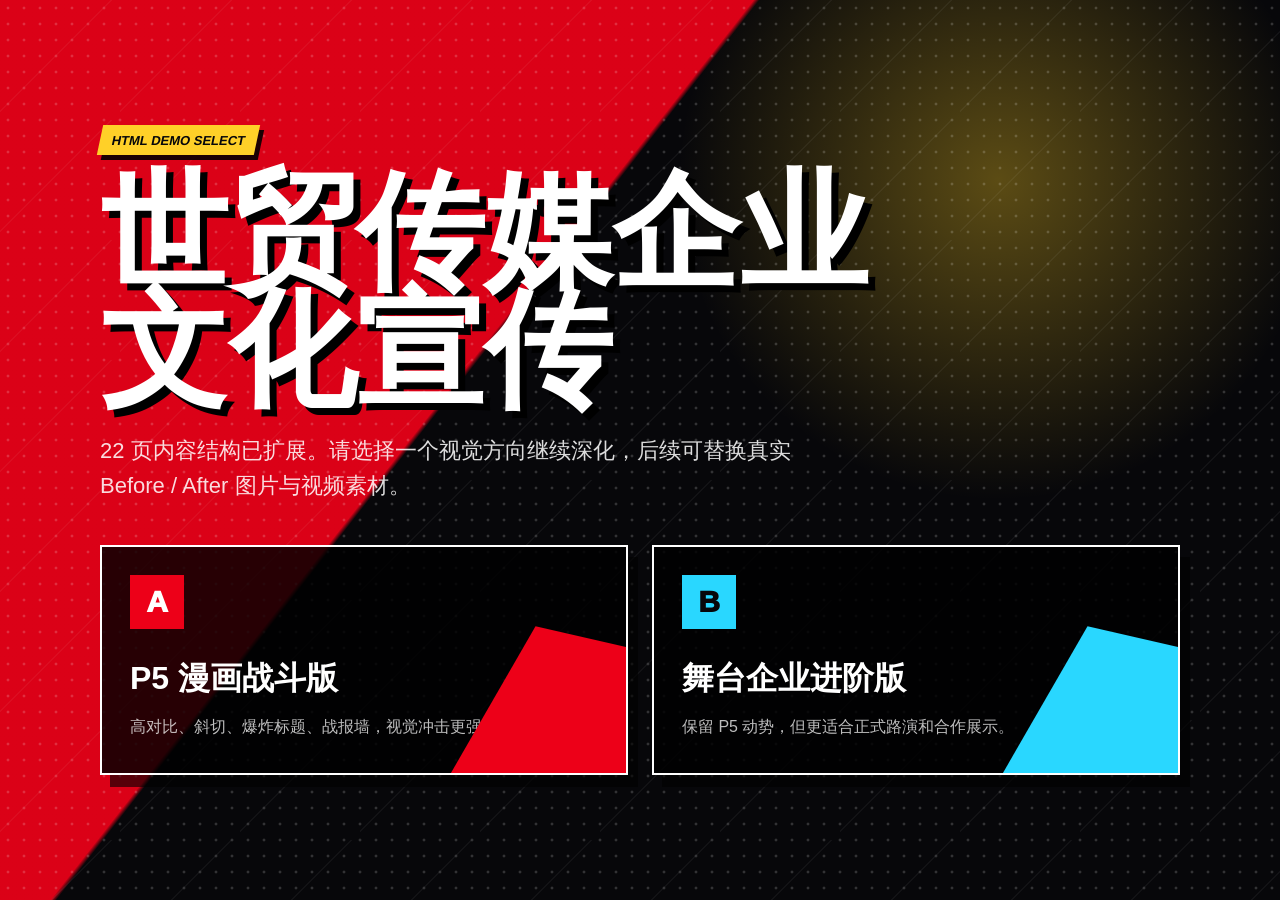
==== p5-html-demo/index.html @ 86c4eb57 "Deploy culture site" ====
<!doctype html>
<html lang="zh-CN">
<head>
  <meta charset="utf-8">
  <meta name="viewport" content="width=device-width, initial-scale=1">
  <title>世贸传媒企业文化宣传 HTML Demo</title>
  <link rel="stylesheet" href="./assets/style.css">
</head>
<body class="theme-index">
  <main class="choice-page">
    <div class="choice-bg" aria-hidden="true"></div>
    <section class="choice-hero">
      <p class="kicker">HTML DEMO SELECT</p>
      <h1>世贸传媒企业文化宣传</h1>
      <p class="choice-lead">22 页内容结构已扩展。请选择一个视觉方向继续深化，后续可替换真实 Before / After 图片与视频素材。</p>
      <div class="choice-grid">
        <a class="choice-card choice-battle" href="./demo-a-battle.html">
          <span class="choice-no">A</span>
          <strong>P5 漫画战斗版</strong>
          <em>高对比、斜切、爆炸标题、战报墙，视觉冲击更强。</em>
        </a>
        <a class="choice-card choice-stage" href="./demo-b-stage.html">
          <span class="choice-no">B</span>
          <strong>舞台企业进阶版</strong>
          <em>保留 P5 动势，但更适合正式路演和合作展示。</em>
        </a>
      </div>
    </section>
  </main>
</body>
</html>
---- p5-html-demo/assets/style.css ----
:root {
  --red: #ed0018;
  --red-dark: #a60012;
  --ink: #07070a;
  --paper: #fffaf2;
  --white: #ffffff;
  --yellow: #ffd028;
  --cyan: #29d7ff;
  --muted: #9da4ad;
  --line: rgba(255, 255, 255, 0.22);
  --shadow: 10px 12px 0 rgba(0, 0, 0, 0.6);
  font-family: "Microsoft YaHei", "PingFang SC", "Segoe UI", Arial, sans-serif;
}

* {
  box-sizing: border-box;
}

html,
body {
  min-height: 100%;
  margin: 0;
}

body {
  color: var(--white);
  background: var(--ink);
}

a {
  color: inherit;
  text-decoration: none;
}

button,
input {
  font: inherit;
}

.theme-index {
  overflow: hidden;
}

.choice-page {
  min-height: 100vh;
  display: grid;
  place-items: center;
  padding: 42px;
  position: relative;
  background:
    linear-gradient(128deg, rgba(237, 0, 24, 0.92) 0 38%, transparent 38.3%),
    radial-gradient(circle at 78% 20%, rgba(255, 208, 40, 0.34), transparent 26%),
    #07070a;
}

.choice-bg {
  position: absolute;
  inset: 0;
  opacity: 0.26;
  background-image:
    radial-gradient(circle, rgba(255, 255, 255, 0.68) 1px, transparent 1.8px),
    linear-gradient(135deg, transparent 0 46%, rgba(255, 255, 255, 0.18) 46% 47%, transparent 47% 100%);
  background-size: 16px 16px, 120px 120px;
  pointer-events: none;
}

.choice-hero {
  width: min(1080px, 92vw);
  position: relative;
  z-index: 1;
}

.kicker {
  display: inline-flex;
  align-items: center;
  min-height: 30px;
  padding: 6px 12px;
  margin: 0 0 18px;
  color: var(--ink);
  background: var(--yellow);
  font-weight: 900;
  font-size: 13px;
  letter-spacing: 0;
  transform: skew(-12deg);
  box-shadow: 5px 5px 0 rgba(0, 0, 0, 0.88);
}

.choice-hero h1 {
  margin: 0;
  font-size: clamp(56px, 10vw, 128px);
  line-height: 0.92;
  font-weight: 1000;
  max-width: 820px;
  text-shadow: 7px 7px 0 #000;
}

.choice-lead {
  width: min(760px, 100%);
  margin: 24px 0 42px;
  font-size: 22px;
  line-height: 1.6;
  color: rgba(255, 255, 255, 0.86);
}

.choice-grid {
  display: grid;
  grid-template-columns: repeat(2, minmax(0, 1fr));
  gap: 24px;
}

.choice-card {
  min-height: 230px;
  padding: 28px;
  position: relative;
  overflow: hidden;
  border: 2px solid var(--white);
  background: rgba(0, 0, 0, 0.82);
  box-shadow: var(--shadow);
  transition: transform 0.2s ease, background 0.2s ease;
}

.choice-card:hover {
  transform: translate(-5px, -5px);
}

.choice-card::before {
  content: "";
  position: absolute;
  inset: auto -30px -50px auto;
  width: 180px;
  height: 180px;
  background: var(--red);
  transform: skew(-20deg) rotate(12deg);
}

.choice-stage::before {
  background: var(--cyan);
}

.choice-no {
  display: grid;
  place-items: center;
  width: 54px;
  height: 54px;
  margin-bottom: 28px;
  background: var(--red);
  font-size: 30px;
  font-weight: 1000;
}

.choice-stage .choice-no {
  background: var(--cyan);
  color: var(--ink);
}

.choice-card strong {
  display: block;
  margin-bottom: 14px;
  font-size: 32px;
}

.choice-card em {
  display: block;
  max-width: 420px;
  color: rgba(255, 255, 255, 0.74);
  font-style: normal;
  line-height: 1.55;
}

.deck-body {
  height: 100vh;
  overflow: hidden;
  display: grid;
  place-items: center;
  background:
    radial-gradient(circle at 12% 18%, rgba(237, 0, 24, 0.36), transparent 25%),
    radial-gradient(circle at 88% 80%, rgba(41, 215, 255, 0.18), transparent 22%),
    var(--ink);
}

.theme-stage {
  --red: #d7192a;
  --yellow: #f7c948;
  --cyan: #3dd6d0;
  --shadow: 0 24px 70px rgba(0, 0, 0, 0.38);
  background:
    radial-gradient(circle at 74% 18%, rgba(61, 214, 208, 0.14), transparent 28%),
    linear-gradient(140deg, #0c0e13, #181920 62%, #101014);
}

.deck-shell {
  width: min(100vw, calc(100vh * 16 / 9));
  max-width: 1400px;
  padding: 18px;
}

.slide-frame {
  position: relative;
  aspect-ratio: 16 / 9;
  overflow: hidden;
  background: #111;
  border: 2px solid rgba(255, 255, 255, 0.2);
  box-shadow: 0 20px 70px rgba(0, 0, 0, 0.72);
}

.transition-fx,
.opening-glitch {
  position: absolute;
  inset: 0;
  z-index: 20;
  pointer-events: none;
  opacity: 0;
}

.transition-fx span,
.opening-glitch span {
  position: absolute;
  inset: 0;
  opacity: 0;
}

.fx-black {
  background: #000;
}

.fx-white {
  background: #fff;
  mix-blend-mode: screen;
}

.fx-red {
  background: var(--red);
  clip-path: polygon(0 0, 100% 0, 74% 100%, 0 100%);
  transform: translateX(-112%) skewX(-14deg);
}

.fx-scan {
  background:
    repeating-linear-gradient(0deg, rgba(255, 255, 255, 0.2) 0 1px, transparent 1px 6px),
    repeating-linear-gradient(90deg, rgba(41, 215, 255, 0.18) 0 2px, transparent 2px 18px);
  mix-blend-mode: screen;
}

.deck-shell.is-transitioning .slide-frame {
  animation: transitionFrameJolt 0.72s steps(2, end) both;
}

.deck-shell.fx-back .slide-frame {
  animation-name: transitionFrameJoltBack;
}

.deck-shell.is-transitioning .transition-fx {
  opacity: 1;
}

.deck-shell.is-transitioning .fx-red {
  animation: fxRedSlash 0.72s cubic-bezier(0.18, 0.86, 0.22, 1) both;
}

.deck-shell.fx-back .fx-red {
  animation-name: fxRedSlashBack;
}

.deck-shell.is-transitioning .fx-scan {
  animation: fxScanline 0.72s steps(5, end) both;
}

.deck-shell.fx-shake .fx-white {
  animation: fxWhiteShock 0.72s steps(1, end) both;
}

.deck-shell.fx-blackout .fx-black {
  animation: fxBlackout 0.72s steps(1, end) both;
}

.deck-shell.fx-horror .fx-white {
  animation: fxHorrorFlash 0.72s steps(1, end) both;
}

.opening-glitch {
  display: grid;
  place-items: center;
  background:
    repeating-linear-gradient(0deg, rgba(255, 255, 255, 0.15) 0 1px, transparent 1px 5px),
    #000;
}

.opening-glitch::before,
.opening-glitch::after {
  content: "";
  position: absolute;
  inset: 0;
  opacity: 0;
  pointer-events: none;
}

.opening-glitch::before {
  background:
    linear-gradient(90deg, transparent 0 14%, rgba(237, 0, 24, 0.86) 14% 18%, transparent 18% 100%),
    linear-gradient(104deg, rgba(255, 255, 255, 0.16) 0 1px, transparent 1px 100%);
  background-size: 100% 100%, 38px 38px;
  mix-blend-mode: screen;
}

.opening-glitch::after {
  background: #fff;
  mix-blend-mode: screen;
}

.opening-glitch span:nth-child(1) {
  height: 20%;
  top: 8%;
  background: var(--red);
  transform: translateX(-110%) skewX(-12deg);
}

.opening-glitch span:nth-child(2) {
  height: 14%;
  top: 42%;
  background: var(--cyan);
  transform: translateX(110%) skewX(14deg);
  mix-blend-mode: screen;
}

.opening-glitch span:nth-child(3) {
  height: 8%;
  top: 68%;
  background: var(--white);
  transform: translateX(-110%) skewX(-18deg);
}

.opening-glitch b {
  position: relative;
  z-index: 2;
  color: #fff;
  font-size: clamp(36px, 8vw, 104px);
  font-weight: 1000;
  text-shadow:
    6px 0 0 rgba(237, 0, 24, 0.82),
    -6px 0 0 rgba(41, 215, 255, 0.72),
    8px 8px 0 #000;
  transform: skewX(-8deg);
  opacity: 0;
}

.deck-shell.is-opening .opening-glitch {
  opacity: 1;
  animation: openingGate 1.22s steps(1, end) both;
}

.deck-shell.is-opening .opening-glitch::before {
  animation: openingNoise 1.22s steps(5, end) both;
}

.deck-shell.is-opening .opening-glitch::after {
  animation: openingWhiteCut 1.22s steps(1, end) both;
}

.deck-shell.is-opening .opening-glitch span:nth-child(1) {
  animation: openingSliceLeft 1.02s cubic-bezier(0.18, 0.86, 0.22, 1) both;
}

.deck-shell.is-opening .opening-glitch span:nth-child(2) {
  animation: openingSliceRight 1.05s cubic-bezier(0.18, 0.86, 0.22, 1) 0.06s both;
}

.deck-shell.is-opening .opening-glitch span:nth-child(3) {
  animation: openingSliceLeft 0.92s cubic-bezier(0.18, 0.86, 0.22, 1) 0.16s both;
}

.deck-shell.is-opening .opening-glitch b {
  animation: openingLogoGlitch 1.22s steps(2, end) both;
}

.slide {
  position: absolute;
  inset: 0;
  display: none;
  overflow: hidden;
  padding: 58px 72px;
  background:
    radial-gradient(circle, rgba(255, 255, 255, 0.18) 1px, transparent 1.8px) 0 0 / 18px 18px,
    linear-gradient(125deg, rgba(237, 0, 24, 0.92) 0 25%, transparent 25.2% 100%),
    #09090d;
}

.slide::before {
  content: "";
  position: absolute;
  inset: -18%;
  z-index: 0;
  pointer-events: none;
  opacity: 0.72;
  background-image:
    radial-gradient(circle, rgba(255, 255, 255, 0.26) 1px, transparent 1.9px),
    radial-gradient(circle, rgba(237, 0, 24, 0.22) 1px, transparent 2.2px),
    radial-gradient(circle, rgba(255, 208, 40, 0.14) 1px, transparent 2px);
  background-size: 18px 18px, 46px 46px, 86px 86px;
  background-position: 0 0, 12px 18px, 36px 10px;
  mix-blend-mode: screen;
  animation: particleDrift 18s linear infinite;
}

@keyframes particleDrift {
  from {
    transform: translate3d(0, 0, 0);
  }
  to {
    transform: translate3d(72px, -54px, 0);
  }
}

.slide.active,
.slide.is-leaving {
  display: block;
  visibility: visible;
}

.theme-stage .slide {
  background:
    linear-gradient(90deg, rgba(215, 25, 42, 0.62) 0 8px, transparent 8px 100%),
    linear-gradient(126deg, rgba(215, 25, 42, 0.18) 0 22%, transparent 22.2% 100%),
    radial-gradient(circle at 78% 30%, rgba(61, 214, 208, 0.16), transparent 32%),
    #101116;
}

.theme-stage .slide-cover {
  background:
    linear-gradient(90deg, rgba(215, 25, 42, 0.82) 0 10px, transparent 10px 100%),
    radial-gradient(circle at 76% 32%, rgba(61, 214, 208, 0.20), transparent 30%),
    linear-gradient(135deg, rgba(255, 255, 255, 0.08) 0 1px, transparent 1px 100%) 0 0 / 44px 44px,
    #101116;
}

.slide::after {
  content: "";
  position: absolute;
  inset: auto -10% -22% 55%;
  z-index: 0;
  height: 42%;
  background: var(--red);
  transform: rotate(-11deg);
  opacity: 0.92;
  pointer-events: none;
}

.theme-stage .slide::after {
  opacity: 0.28;
}

.theme-stage .slide-cover::after {
  opacity: 0.16;
}

.slide.active {
  z-index: 2;
  pointer-events: auto;
  animation: pageEnterForward 0.62s cubic-bezier(0.18, 0.86, 0.22, 1) both;
}

.deck-shell.is-back .slide.active {
  animation-name: pageEnterBack;
}

.slide.is-leaving {
  z-index: 1;
  pointer-events: none;
  animation: pageLeaveForward 0.62s cubic-bezier(0.56, 0, 0.22, 1) both;
}

.deck-shell.is-back .slide.is-leaving {
  animation-name: pageLeaveBack;
}

.slide.active > .kicker,
.slide.active h1,
.slide.active .lead,
.slide.active .toc-list,
.slide.active .proof-list,
.slide.active .value-grid,
.slide.active .compare-card,
.slide.active .slash-gallery,
.slide.active .mini-compare-grid,
.slide.active .evidence-grid,
.slide.active .phone-video,
.slide.active .video-grid,
.slide.active .mosaic,
.slide.active .result-lanes,
.slide.active .case-grid,
.slide.active .future-track {
  animation: contentSnap 0.66s cubic-bezier(0.18, 0.86, 0.22, 1) backwards;
}

@keyframes pageEnterForward {
  from {
    opacity: 0;
    transform: translateX(10%) skewX(-5deg) scale(0.985);
    clip-path: polygon(18% 0, 100% 0, 100% 100%, 0 100%);
  }
  to {
    opacity: 1;
    transform: translateX(0) skewX(0);
    clip-path: polygon(0 0, 100% 0, 100% 100%, 0 100%);
  }
}

@keyframes pageEnterBack {
  from {
    opacity: 0;
    transform: translateX(-10%) skewX(5deg) scale(0.985);
    clip-path: polygon(0 0, 82% 0, 100% 100%, 0 100%);
  }
  to {
    opacity: 1;
    transform: translateX(0) skewX(0);
    clip-path: polygon(0 0, 100% 0, 100% 100%, 0 100%);
  }
}

@keyframes pageLeaveForward {
  from {
    opacity: 1;
    transform: translateX(0) skewX(0);
    filter: none;
  }
  to {
    opacity: 0;
    transform: translateX(-7%) skewX(-4deg) scale(0.985);
    filter: blur(6px) brightness(0.65);
  }
}

@keyframes pageLeaveBack {
  from {
    opacity: 1;
    transform: translateX(0) skewX(0);
    filter: none;
  }
  to {
    opacity: 0;
    transform: translateX(7%) skewX(4deg) scale(0.985);
    filter: blur(6px) brightness(0.65);
  }
}

@keyframes contentSnap {
  from {
    opacity: 0;
    transform: translate(calc(var(--edit-block-x, 0px) + 34px), var(--edit-block-y, 0px)) skewX(-3deg);
  }
  to {
    opacity: 1;
    transform: translate(var(--edit-block-x, 0px), var(--edit-block-y, 0px)) skewX(0);
  }
}

@keyframes transitionFrameJolt {
  0%,
  100% {
    transform: translate3d(0, 0, 0);
    filter: none;
  }
  12% {
    transform: translate3d(-14px, 0, 0) skewX(-1.8deg);
    filter: contrast(1.24) brightness(1.08);
  }
  21% {
    transform: translate3d(18px, -2px, 0) skewX(2.2deg);
  }
  32% {
    transform: translate3d(-8px, 2px, 0) skewX(-0.8deg);
  }
  46% {
    transform: translate3d(5px, 0, 0);
  }
}

@keyframes transitionFrameJoltBack {
  0%,
  100% {
    transform: translate3d(0, 0, 0);
    filter: none;
  }
  12% {
    transform: translate3d(14px, 0, 0) skewX(1.8deg);
    filter: contrast(1.24) brightness(1.08);
  }
  21% {
    transform: translate3d(-18px, -2px, 0) skewX(-2.2deg);
  }
  32% {
    transform: translate3d(8px, 2px, 0) skewX(0.8deg);
  }
  46% {
    transform: translate3d(-5px, 0, 0);
  }
}

@keyframes fxRedSlash {
  0% {
    opacity: 0;
    transform: translateX(-112%) skewX(-14deg);
  }
  18% {
    opacity: 0.88;
  }
  58% {
    opacity: 0.62;
    transform: translateX(118%) skewX(-14deg);
  }
  100% {
    opacity: 0;
    transform: translateX(118%) skewX(-14deg);
  }
}

@keyframes fxRedSlashBack {
  0% {
    opacity: 0;
    transform: translateX(112%) skewX(14deg);
  }
  18% {
    opacity: 0.88;
  }
  58% {
    opacity: 0.62;
    transform: translateX(-118%) skewX(14deg);
  }
  100% {
    opacity: 0;
    transform: translateX(-118%) skewX(14deg);
  }
}

@keyframes fxScanline {
  0%,
  100% {
    opacity: 0;
    transform: translateY(0);
  }
  14%,
  42% {
    opacity: 0.48;
    transform: translateY(-16px);
  }
  62% {
    opacity: 0.22;
    transform: translateY(20px);
  }
}

@keyframes fxWhiteShock {
  0%,
  21%,
  45%,
  100% {
    opacity: 0;
  }
  12% {
    opacity: 0.72;
  }
  34% {
    opacity: 0.18;
  }
}

@keyframes fxBlackout {
  0%,
  18%,
  44%,
  100% {
    opacity: 0;
  }
  24%,
  36% {
    opacity: 0.88;
  }
}

@keyframes fxHorrorFlash {
  0%,
  13%,
  37%,
  56%,
  100% {
    opacity: 0;
  }
  18% {
    opacity: 0.52;
  }
  43% {
    opacity: 0.24;
  }
}

@keyframes openingGate {
  0%,
  92% {
    opacity: 1;
  }
  100% {
    opacity: 0;
  }
}

@keyframes openingNoise {
  0%,
  16%,
  48%,
  72% {
    opacity: 0.42;
    transform: translateX(-10px);
  }
  28%,
  60% {
    opacity: 0.76;
    transform: translateX(12px);
  }
  100% {
    opacity: 0;
  }
}

@keyframes openingWhiteCut {
  0%,
  58%,
  68%,
  100% {
    opacity: 0;
  }
  62% {
    opacity: 0.84;
  }
}

@keyframes openingSliceLeft {
  0% {
    opacity: 0;
    transform: translateX(-110%) skewX(-12deg);
  }
  20%,
  56% {
    opacity: 0.92;
  }
  78% {
    opacity: 0.5;
    transform: translateX(112%) skewX(-12deg);
  }
  100% {
    opacity: 0;
    transform: translateX(112%) skewX(-12deg);
  }
}

@keyframes openingSliceRight {
  0% {
    opacity: 0;
    transform: translateX(110%) skewX(14deg);
  }
  18%,
  56% {
    opacity: 0.86;
  }
  78% {
    opacity: 0.4;
    transform: translateX(-112%) skewX(14deg);
  }
  100% {
    opacity: 0;
    transform: translateX(-112%) skewX(14deg);
  }
}

@keyframes openingLogoGlitch {
  0%,
  10%,
  84%,
  100% {
    opacity: 0;
    transform: translate3d(0, 0, 0) skewX(-8deg);
  }
  16%,
  30%,
  52% {
    opacity: 1;
    transform: translate3d(-8px, 0, 0) skewX(-12deg);
  }
  24%,
  44%,
  66% {
    opacity: 1;
    transform: translate3d(8px, -2px, 0) skewX(8deg);
  }
}

.slide > * {
  position: relative;
  z-index: 1;
}

.slide-meta {
  position: absolute;
  top: 24px;
  right: 32px;
  display: flex;
  align-items: center;
  gap: 12px;
  color: rgba(255, 255, 255, 0.78);
  font-weight: 900;
  z-index: 4;
}

.slide-meta span {
  display: grid;
  place-items: center;
  width: 44px;
  height: 34px;
  background: var(--white);
  color: var(--ink);
  transform: skew(-12deg);
}

h1,
h2,
p {
  margin-top: 0;
}

.slide h1 {
  max-width: 900px;
  margin-bottom: 18px;
  font-size: clamp(calc(42px * var(--edit-title-scale, 1)), calc(5.2vw * var(--edit-title-scale, 1)), calc(78px * var(--edit-title-scale, 1)));
  line-height: 1.02;
  font-weight: 1000;
  text-shadow: 5px 5px 0 #000;
}

.cover-copy,
.slide-toc > .title-stack,
.slide-statement .statement-grid > div:first-child,
.manifesto-wrap,
.vision-copy,
.slide-values > h1,
.slide-section > h1,
.compare-copy,
.gallery-copy,
.wide-copy,
.evidence-copy,
.video-copy,
.results-copy,
.slide-future > h1,
.slide-end > h1,
.slide-end .end-scene {
  transform: translate(var(--edit-block-x, 0px), var(--edit-block-y, 0px));
}

.title-stack {
  display: flex;
  flex-direction: column;
  align-items: flex-start;
  gap: 0;
  max-width: 980px;
}

.title-line {
  display: block;
  line-height: 0.92;
  white-space: nowrap;
}

.title-line.is-major {
  font-size: clamp(calc(48px * var(--edit-title-scale, 1)), calc(5.25vw * var(--edit-title-scale, 1)), calc(82px * var(--edit-title-scale, 1)));
}

.title-line.is-minor {
  font-size: clamp(calc(36px * var(--edit-title-scale, 1)), calc(4.1vw * var(--edit-title-scale, 1)), calc(62px * var(--edit-title-scale, 1)));
}

.title-line.is-small {
  font-size: clamp(calc(30px * var(--edit-title-scale, 1)), calc(3.35vw * var(--edit-title-scale, 1)), calc(52px * var(--edit-title-scale, 1)));
  line-height: 1.02;
}

.title-line.is-indent {
  margin-left: clamp(28px, 4vw, 72px);
}

.title-line.is-marked {
  color: var(--yellow);
}

.theme-stage .slide h1 {
  text-shadow: none;
}

.theme-stage .kicker {
  color: var(--white);
  background: rgba(61, 214, 208, 0.18);
  border: 1px solid rgba(61, 214, 208, 0.72);
  box-shadow: none;
  transform: none;
}

.theme-stage .cover-copy {
  max-width: 760px;
  padding-left: 32px;
  border-left: 8px solid var(--red);
}

.theme-stage .cover-copy h1 {
  font-size: clamp(calc(76px * var(--edit-title-scale, 1)), calc(10vw * var(--edit-title-scale, 1)), calc(136px * var(--edit-title-scale, 1)));
  letter-spacing: 0;
}

.theme-stage .cover-copy .lead {
  color: var(--white);
  background: rgba(255, 255, 255, 0.10);
  border: 1px solid rgba(255, 255, 255, 0.18);
  transform: none;
}

.theme-stage .chip-row span,
.theme-stage .point-stack span {
  color: var(--white);
  background: rgba(255, 255, 255, 0.08);
  border: 1px solid rgba(255, 255, 255, 0.20);
  transform: none;
}

.theme-stage .slide-meta span {
  color: var(--white);
  background: var(--red);
  transform: none;
}

.lead {
  max-width: 680px;
  color: rgba(255, 255, 255, 0.8);
  font-size: clamp(calc(17px * var(--edit-lead-scale, 1)), calc(1.5vw * var(--edit-lead-scale, 1)), calc(24px * var(--edit-lead-scale, 1)));
  line-height: 1.56;
}

.chip-row {
  display: flex;
  flex-wrap: wrap;
  gap: 12px;
}

.chip-row span,
.point-stack span {
  display: inline-flex;
  align-items: center;
  min-height: 34px;
  padding: 7px 13px;
  color: var(--ink);
  background: var(--white);
  font-weight: 900;
  transform: skew(-10deg);
}

.slide-cover {
  padding-top: 120px;
}

.cover-mark,
.end-mark {
  position: absolute;
  right: 58px;
  bottom: 38px;
  font-size: 240px;
  line-height: 0.8;
  font-weight: 1000;
  color: rgba(255, 255, 255, 0.08);
  z-index: 0;
}

.cover-copy h1 {
  font-size: clamp(calc(78px * var(--edit-title-scale, 1)), calc(12vw * var(--edit-title-scale, 1)), calc(158px * var(--edit-title-scale, 1)));
  margin-bottom: 16px;
}

.cover-copy .lead {
  display: inline-block;
  max-width: none;
  padding: 12px 18px;
  background: var(--white);
  color: var(--ink);
  font-size: clamp(calc(28px * var(--edit-lead-scale, 1)), calc(3.5vw * var(--edit-lead-scale, 1)), calc(48px * var(--edit-lead-scale, 1)));
  font-weight: 1000;
  transform: rotate(-2deg) skew(-8deg);
}

.slide-cover .chip-row {
  position: absolute;
  left: 72px;
  bottom: 54px;
  max-width: 720px;
}

.toc-list {
  display: grid;
  grid-template-columns: repeat(2, minmax(0, 1fr));
  gap: 18px;
  margin-top: 42px;
  max-width: 920px;
}

.toc-list div {
  display: flex;
  align-items: center;
  gap: 20px;
  min-height: 70px;
  padding: 16px 22px;
  background: rgba(255, 255, 255, 0.92);
  color: var(--ink);
  transform: skew(-8deg);
  box-shadow: 8px 8px 0 #000;
}

.theme-stage .toc-list div {
  background: rgba(255, 255, 255, 0.1);
  color: var(--white);
  border: 1px solid var(--line);
  box-shadow: none;
}

.toc-list span {
  color: var(--red);
  font-weight: 1000;
  font-size: 28px;
}

.toc-list strong {
  font-size: 28px;
}

.statement-grid,
.target-layout {
  display: grid;
  grid-template-columns: 1.1fr 0.9fr;
  gap: 48px;
  align-items: center;
  height: calc(100% - 30px);
}

.proof-list {
  display: grid;
  gap: 18px;
}

.proof-list article,
.result-lanes article,
.future-track article {
  padding: 20px;
  background: rgba(255, 255, 255, 0.12);
  border-left: 8px solid var(--red);
  backdrop-filter: blur(10px);
}

.proof-list span,
.result-lanes span,
.future-track span {
  color: var(--yellow);
  font-weight: 1000;
}

.proof-list b {
  display: block;
  margin-top: 10px;
  font-size: 24px;
  line-height: 1.35;
}

.manifesto-wrap {
  min-height: 75%;
  display: grid;
  align-items: center;
}

.manifesto-stage {
  position: absolute;
  inset: 0;
  z-index: 0;
  pointer-events: none;
}

.manifesto-stage span {
  position: absolute;
  left: -18%;
  width: 78%;
  height: 8px;
  background: linear-gradient(90deg, transparent, var(--red), var(--white), transparent);
  transform: rotate(-8deg);
  opacity: 0.64;
  animation: speedLine 2.8s ease-in-out infinite;
}

.manifesto-stage span:nth-child(1) {
  top: 26%;
}

.manifesto-stage span:nth-child(2) {
  top: 43%;
  animation-delay: 0.28s;
}

.manifesto-stage span:nth-child(3) {
  top: 59%;
  animation-delay: 0.48s;
}

.manifesto-stage span:nth-child(4) {
  top: 73%;
  animation-delay: 0.7s;
}

@keyframes speedLine {
  0% {
    transform: translateX(-22%) rotate(-8deg);
    opacity: 0;
  }
  18%,
  72% {
    opacity: 0.72;
  }
  100% {
    transform: translateX(86%) rotate(-8deg);
    opacity: 0;
  }
}

.manifesto-frame {
  width: min(1080px, 88%);
  margin: 0 auto;
  padding: 34px 40px 30px;
  border: 3px solid rgba(237, 0, 24, 0.92);
  background: rgba(0, 0, 0, 0.22);
  transform: skew(-2deg);
  box-shadow: 12px 12px 0 rgba(0, 0, 0, 0.52);
}

.manifesto-title {
  margin: 0;
}

.manifesto-title .title-line {
  white-space: normal;
}

.manifesto-title .title-line.is-major {
  font-size: clamp(50px, 5.6vw, 88px);
}

.manifesto-title .title-line.is-minor {
  font-size: clamp(38px, 4.2vw, 62px);
}

.manifesto-wrap aside {
  width: max-content;
  padding: 12px 18px;
  margin: 28px 0 0 16%;
  background: var(--red);
  font-size: 28px;
  font-weight: 1000;
  transform: rotate(-2deg);
}

.target-rings {
  position: relative;
  height: 440px;
}

.vision-title {
  max-width: 760px;
}

.vision-title .title-line {
  white-space: normal;
}

.vision-title .title-line.is-major {
  font-size: clamp(54px, 5.6vw, 86px);
}

.vision-title .title-line.is-minor {
  font-size: clamp(36px, 3.8vw, 58px);
}

.target-rings::before,
.target-rings::after {
  content: "";
  position: absolute;
  inset: 50% auto auto 50%;
  width: 360px;
  height: 360px;
  border: 18px solid var(--red);
  border-radius: 50%;
  z-index: 1;
  transform: translate(-50%, -50%);
}

.target-rings::after {
  width: 210px;
  height: 210px;
  border-color: var(--white);
}

.target-rings span {
  position: absolute;
  left: calc(30px + var(--i) * 62px);
  top: calc(80px + var(--i) * 90px);
  z-index: 5;
  padding: 10px 16px;
  color: var(--ink);
  background: var(--yellow);
  font-weight: 1000;
  font-size: 26px;
  box-shadow: 7px 7px 0 #000;
}

.value-grid {
  display: grid;
  grid-template-columns: repeat(5, minmax(0, 1fr));
  gap: 14px;
  margin-top: 36px;
}

.value-grid article {
  min-height: 350px;
  padding: 0;
  background: transparent;
  color: var(--ink);
  perspective: 1000px;
  cursor: pointer;
  touch-action: manipulation;
}

.slide.active .value-flip-card {
  animation: valueCardDeal 0.68s cubic-bezier(0.18, 0.86, 0.22, 1) backwards;
  animation-delay: calc(var(--i, 0) * 90ms);
}

.value-flip-card.is-flip-kick {
  z-index: 3;
  animation: valueCardKick 0.46s cubic-bezier(0.18, 0.86, 0.22, 1) both;
}

.value-card-inner {
  position: relative;
  min-height: inherit;
  width: 100%;
  height: 100%;
  transition: transform 0.72s cubic-bezier(0.2, 0.82, 0.2, 1);
  transform-style: preserve-3d;
}

.value-flip-card.is-flipped .value-card-inner {
  transform: rotateY(180deg);
}

@keyframes valueCardDeal {
  from {
    opacity: 0;
    transform: translateY(42px) rotateZ(calc(-5deg + var(--i, 0) * 1deg)) scale(0.94);
    filter: brightness(1.2);
  }
  70% {
    opacity: 1;
    transform: translateY(-8px) rotateZ(calc(-1deg + var(--i, 0) * 0.35deg)) scale(1.02);
  }
  to {
    opacity: 1;
    transform: translateY(0) rotateZ(0) scale(1);
    filter: none;
  }
}

@keyframes valueCardKick {
  0%,
  100% {
    transform: translateY(0) scale(1);
    filter: none;
  }
  42% {
    transform: translateY(-16px) scale(1.045);
    filter: drop-shadow(0 14px 22px rgba(255, 208, 40, 0.26));
  }
}

.value-face {
  position: absolute;
  inset: 0;
  padding: 22px 18px;
  overflow: hidden;
  background: var(--white);
  border: 4px solid var(--white);
  clip-path: polygon(0 0, 100% 8%, 92% 100%, 0 94%);
  box-shadow: 8px 8px 0 #000;
  backface-visibility: hidden;
  display: flex;
  flex-direction: column;
}

.value-front {
  justify-content: space-between;
  transform: translateZ(1px);
}

.value-front small,
.value-back small {
  width: max-content;
  padding: 7px 9px;
  background: var(--red);
  color: var(--white);
  font-weight: 1000;
  transform: skew(-8deg);
}

.value-back {
  color: var(--white);
  background:
    radial-gradient(circle at 20% 20%, rgba(255, 208, 40, 0.22), transparent 28%),
    #111217;
  border-color: var(--yellow);
  transform: rotateY(180deg) translateZ(1px);
}

.value-back p {
  margin-top: 16px;
  color: rgba(255, 255, 255, 0.9);
}

.theme-stage .value-grid article {
  clip-path: none;
  box-shadow: none;
}

.value-grid span {
  color: var(--red);
  font-weight: 1000;
}

.value-grid h2 {
  margin: 28px 0 20px;
  font-size: 34px;
  line-height: 1.04;
}

.value-grid p {
  margin: 0;
  line-height: 1.55;
  font-weight: 700;
}

.slide-section {
  display: none;
  place-content: center;
}

.slide-section.active {
  display: grid;
}

.section-no {
  position: absolute;
  right: 80px;
  bottom: 26px;
  color: rgba(255, 255, 255, 0.11);
  font-size: 260px;
  font-weight: 1000;
  line-height: 0.8;
}

.slide-section h1 {
  font-size: clamp(82px, 12vw, 150px);
}

.slide-compare {
  display: none;
  grid-template-columns: 0.82fr 1.18fr;
  gap: 46px;
  align-items: center;
}

.slide-compare.active {
  display: grid;
}

.slide-compare > .kicker,
.slide-video-feature > .kicker {
  position: absolute;
  top: 58px;
  left: 72px;
  z-index: 3;
}

.slide-compare h1,
.slide-video-feature h1 {
  font-size: clamp(40px, 4.6vw, 66px);
}

.compare-copy ul {
  padding: 0;
  margin: 28px 0 0;
  list-style: none;
  display: grid;
  gap: 12px;
}

.compare-copy li {
  padding: 12px 14px;
  background: rgba(255, 255, 255, 0.12);
  border-left: 6px solid var(--yellow);
  font-weight: 900;
}

.compare-card,
.mini-ba-card {
  position: relative;
  overflow: hidden;
  background: #181a20;
  border: 4px solid var(--white);
  box-shadow: var(--shadow);
}

.compare-card {
  height: 520px;
  transform: rotate(-1deg);
}

.compare-card:not(.dragging):hover,
.mini-ba-card:not(.dragging):hover {
  --pos: 34%;
}

.ba-img {
  position: absolute;
  inset: 0;
  width: 100%;
  height: 100%;
}

.ba-before-img {
  object-fit: cover;
  clip-path: inset(0 calc(100% - var(--pos)) 0 0);
}

.ba-before {
  clip-path: inset(0 calc(100% - var(--pos)) 0 0);
}

.ba-after {
  object-fit: cover;
  clip-path: inset(0 0 0 var(--pos));
}

.placeholder-portrait {
  width: 100%;
  height: 100%;
  display: grid;
  align-content: center;
  justify-content: start;
  gap: 8px;
  padding-left: 54px;
  background:
    linear-gradient(135deg, rgba(255, 255, 255, 0.08) 0 24%, transparent 24% 50%, rgba(255, 255, 255, 0.08) 50% 74%, transparent 74%),
    #20232b;
  background-position: center var(--media-pos-y, 50%);
  background-size: 70px 70px;
  text-align: center;
}

.placeholder-portrait span {
  font-size: 40px;
  font-weight: 1000;
  color: rgba(255, 255, 255, 0.88);
}

.placeholder-portrait small {
  color: rgba(255, 255, 255, 0.64);
  font-size: 18px;
}

.ba-tag {
  position: absolute;
  top: 18px;
  padding: 8px 14px;
  background: var(--white);
  color: var(--ink);
  font-weight: 1000;
  z-index: 4;
}

.ba-tag.before {
  left: 18px;
}

.ba-tag.after {
  right: 18px;
  background: var(--red);
  color: var(--white);
}

.ba-slider {
  position: absolute;
  inset: 0;
  width: 100%;
  height: 100%;
  opacity: 0;
  cursor: ew-resize;
  z-index: 5;
}

.deck-shell.is-editing .ba-slider {
  pointer-events: none;
}

.ba-handle {
  position: absolute;
  top: 0;
  bottom: 0;
  left: var(--pos);
  width: 4px;
  background: var(--yellow);
  transform: translateX(-50%);
  z-index: 3;
  box-shadow: 0 0 0 4px rgba(0, 0, 0, 0.58);
}

.ba-handle::before {
  content: "DRAG";
  position: absolute;
  top: 50%;
  left: 50%;
  padding: 7px 10px;
  background: var(--yellow);
  color: var(--ink);
  font-size: 13px;
  font-weight: 1000;
  transform: translate(-50%, -50%) rotate(-90deg);
}

.ba-replace-hint {
  position: absolute;
  top: 62px;
  z-index: 7;
  display: none;
  padding: 7px 10px;
  color: var(--ink);
  background: var(--yellow);
  font-size: 12px;
  font-weight: 1000;
  pointer-events: none;
  box-shadow: 4px 4px 0 #000;
  transform: skew(-8deg);
}

.ba-before-hint {
  left: 18px;
}

.ba-after-hint {
  right: 18px;
  color: var(--white);
  background: var(--red);
}

.gallery-copy,
.wide-copy,
.evidence-copy,
.video-copy,
.results-copy {
  max-width: 760px;
}

.slash-gallery {
  display: grid;
  grid-template-columns: repeat(3, 1fr);
  gap: 22px;
  margin-top: 24px;
}

.slash-gallery figure,
.evidence-grid figure,
.video-grid figure,
.mosaic figure,
.case-grid figure {
  margin: 0;
  position: relative;
  overflow: hidden;
  background: rgba(255, 255, 255, 0.12);
  border: 2px solid rgba(255, 255, 255, 0.22);
}

.slash-gallery figure {
  height: 390px;
  clip-path: polygon(12% 0, 100% 0, 88% 100%, 0 100%);
  cursor: zoom-in;
  transition: transform 0.22s ease, filter 0.22s ease, opacity 0.22s ease;
}

.slash-gallery:hover figure {
  filter: blur(3px) saturate(0.72) brightness(0.68);
  opacity: 0.62;
}

.slash-gallery:hover figure:hover {
  filter: none;
  opacity: 1;
  transform: translateY(-10px) rotate(-1deg) scale(1.025);
  z-index: 3;
}

.slash-gallery img,
.side-strip img,
.case-grid img,
.evidence-grid img,
.mini-compare-grid img {
  width: 100%;
  height: 100%;
  object-fit: cover;
  object-position: center var(--media-pos-y, 50%);
}

img.replaceable-media,
video.replaceable-media {
  object-position: center var(--media-pos-y, 50%);
}

figcaption {
  position: absolute;
  left: 12px;
  bottom: 12px;
  padding: 7px 10px;
  background: var(--red);
  font-weight: 1000;
}

.mini-compare-grid {
  display: grid;
  grid-template-columns: repeat(4, 1fr);
  gap: 16px;
  margin-top: 22px;
}

.mini-compare-grid article {
  display: grid;
  grid-template-rows: 360px auto;
  overflow: hidden;
  background: rgba(255, 255, 255, 0.1);
  border: 2px solid var(--white);
}

.mini-ba-card {
  height: 360px;
  border: 0;
  box-shadow: none;
}

.mini-ba-card .ba-tag {
  top: 10px;
  padding: 6px 9px;
  font-size: 14px;
}

.mini-ba-card .ba-tag.before {
  left: 10px;
}

.mini-ba-card .ba-tag.after {
  right: 10px;
}

.mini-ba-card .ba-handle::before {
  font-size: 10px;
  padding: 5px 7px;
}

.mini-ba-card .placeholder-portrait {
  padding-left: 0;
  justify-content: center;
}

.mini-ba-card .placeholder-portrait span {
  font-size: 28px;
}

.mini-ba-card .placeholder-portrait small {
  font-size: 12px;
}

.mini-compare-grid strong {
  padding: 12px;
  background: var(--red);
  text-align: center;
  font-size: 20px;
}

.evidence-grid {
  display: grid;
  grid-template-columns: 0.9fr 1.1fr;
  gap: 26px;
  margin-top: 24px;
  height: 430px;
}

.evidence-grid figure {
  background: var(--white);
  padding: 12px;
  box-shadow: var(--shadow);
}

.evidence-grid img {
  width: 100%;
  height: 100%;
  object-fit: contain;
  background: #fff;
}

.slide-video-feature {
  display: none;
  grid-template-columns: 0.82fr 0.78fr 0.4fr;
  gap: 28px;
  align-items: center;
}

.slide-video-feature.active {
  display: grid;
}

.point-stack {
  display: flex;
  flex-direction: column;
  align-items: flex-start;
  gap: 12px;
  margin-top: 26px;
}

.phone-video {
  height: 520px;
  padding: 12px;
  background: #050506;
  border: 4px solid var(--white);
  border-radius: 28px;
  box-shadow: var(--shadow);
}

video {
  width: 100%;
  height: 100%;
  object-fit: cover;
  background: #000;
}

.phone-video video {
  border-radius: 20px;
}

.side-strip {
  display: grid;
  gap: 16px;
}

.side-strip img {
  height: 244px;
  border: 3px solid var(--white);
  box-shadow: 7px 7px 0 #000;
}

.video-grid {
  display: grid;
  grid-template-columns: repeat(3, 1fr);
  gap: 22px;
  margin-top: 24px;
  height: 438px;
  align-items: stretch;
}

.video-grid figure {
  height: 100%;
  min-width: 0;
  border: 3px solid var(--white);
  box-shadow: var(--shadow);
}

.video-grid figure.is-free-custom {
  transform: translate(var(--free-x, 0px), var(--free-y, 0px)) scale(1) !important;
}

.mosaic {
  display: grid;
  grid-template-columns: 1fr 1.15fr 1.15fr;
  grid-template-rows: 210px 210px;
  gap: 16px;
  margin-top: 22px;
}

.mosaic .m2,
.mosaic .m3 {
  grid-row: span 2;
}

.result-lanes {
  display: grid;
  grid-template-columns: repeat(4, 1fr);
  gap: 18px;
  margin-top: 34px;
}

.result-lanes article {
  min-height: 300px;
  padding-top: 28px;
}

.result-lanes h2 {
  margin: 30px 0 22px;
  font-size: 34px;
}

.result-lanes p {
  margin: 0;
  color: rgba(255, 255, 255, 0.76);
  line-height: 1.6;
}

.case-grid {
  display: grid;
  grid-template-columns: repeat(6, 1fr);
  grid-template-rows: minmax(0, 1.05fr) minmax(0, 1fr);
  gap: 12px;
  margin-top: 22px;
  height: 438px;
}

.case-grid figure:nth-child(1),
.case-grid figure:nth-child(2) {
  grid-column: span 3;
}

.case-grid figure {
  transform-origin: center;
  transition: transform 0.28s ease, filter 0.28s ease, box-shadow 0.28s ease;
}

.case-grid figure.is-case-pop {
  z-index: 8;
  animation: casePop 1.18s cubic-bezier(0.18, 0.86, 0.22, 1) both;
  box-shadow: 0 26px 70px rgba(0, 0, 0, 0.72), 0 0 42px rgba(255, 208, 40, 0.26);
  filter: saturate(1.18) brightness(1.08);
}

@keyframes casePop {
  0% {
    transform: scale(1) rotate(0deg);
  }
  36%,
  72% {
    transform: scale(1.5) rotate(-1.2deg);
  }
  100% {
    transform: scale(1) rotate(0deg);
  }
}

.case-grid figure:nth-child(3),
.case-grid figure:nth-child(4),
.case-grid figure:nth-child(5),
.case-grid figure:nth-child(6),
.case-grid figure:nth-child(7),
.case-grid figure:nth-child(8) {
  grid-column: span 1;
}

.case-grid img {
  filter: saturate(1.08) contrast(1.05);
}

.future-track {
  display: grid;
  grid-template-columns: repeat(4, 1fr);
  gap: 18px;
  margin-top: 70px;
}

.future-track article {
  min-height: 250px;
  position: relative;
  transition: transform 0.24s cubic-bezier(0.22, 1, 0.36, 1), filter 0.24s ease, box-shadow 0.24s ease;
  transform-origin: center;
}

.future-track article:hover {
  transform: perspective(700px) rotateY(-8deg) rotateX(4deg) skew(-2deg) scale(1.045);
  filter: brightness(1.14);
  box-shadow: 12px 12px 0 rgba(237, 0, 24, 0.72), 0 20px 40px rgba(0, 0, 0, 0.32);
  z-index: 3;
}

.future-track:hover article:not(:hover) {
  transform: scale(0.96) skew(1deg);
  filter: brightness(0.78);
}

.future-track article::after {
  content: "";
  position: absolute;
  top: 50%;
  right: -22px;
  width: 36px;
  height: 18px;
  background: var(--yellow);
  clip-path: polygon(0 30%, 70% 30%, 70% 0, 100% 50%, 70% 100%, 70% 70%, 0 70%);
}

.future-track article:last-child::after {
  display: none;
}

.future-track strong {
  display: block;
  margin-top: 34px;
  font-size: 26px;
  line-height: 1.4;
}

.slide-end {
  display: none;
  place-content: center;
  text-align: center;
}

.slide-end.active {
  display: grid;
}

.end-scene {
  position: relative;
  z-index: 2;
}

.slide-end.active .end-scene,
.slide-end.active .end-mark {
  animation: endCameraBeat 3.2s cubic-bezier(0.18, 0.86, 0.22, 1) infinite;
}

.end-flash {
  position: absolute;
  inset: 0;
  z-index: 5;
  pointer-events: none;
  background: rgba(255, 255, 255, 0.82);
  mix-blend-mode: screen;
  opacity: 0;
}

.slide-end.active .end-flash {
  animation: endFlash 3.2s steps(1, end) infinite;
}

.slide-end h1 {
  font-size: clamp(86px, 13vw, 160px);
  position: relative;
  width: max-content;
  margin-inline: auto;
  color: var(--white);
  text-shadow: 5px 5px 0 #000, 0 0 20px rgba(237, 0, 24, 0.36);
  overflow: hidden;
  animation: laserCutText 3.2s cubic-bezier(0.18, 0.86, 0.22, 1) infinite;
}

.slide.active.slide-end h1 {
  animation: laserCutText 3.2s cubic-bezier(0.18, 0.86, 0.22, 1) infinite;
}

.slide-end h1::after {
  content: "";
  position: absolute;
  top: 0;
  bottom: 0;
  left: -10%;
  width: 5px;
  background: #fff;
  box-shadow:
    0 0 10px #fff,
    0 0 28px rgba(255, 255, 255, 0.96),
    0 0 54px rgba(255, 255, 255, 0.62);
  animation: laserHead 3.2s cubic-bezier(0.18, 0.86, 0.22, 1) infinite;
}

.slide-end h1::before {
  content: attr(data-cut);
  position: absolute;
  inset: 0;
  color: rgba(255, 255, 255, 0.9);
  text-shadow: 0 0 18px rgba(255, 255, 255, 0.7);
  clip-path: inset(0 100% 0 0);
  transform-origin: center;
  animation: laserSwollenPass 3.2s cubic-bezier(0.18, 0.86, 0.22, 1) infinite;
}

@keyframes laserCutText {
  0% {
    text-shadow: 5px 5px 0 #000, 0 0 0 rgba(237, 0, 24, 0);
    transform: scale(1);
    filter: none;
  }
  42% {
    transform: scaleX(1.012) scaleY(1.028) skewX(-1deg);
    filter: brightness(1.18) contrast(1.08);
  }
  54% {
    transform: scaleX(0.996) scaleY(0.984) skewX(0.8deg);
    filter: brightness(0.95) contrast(1.2);
  }
  68% {
    transform: scale(1);
    filter: none;
  }
  100% {
    text-shadow: 5px 5px 0 #000, 0 0 24px rgba(237, 0, 24, 0.52), 0 0 42px rgba(255, 208, 40, 0.18);
    transform: scale(1);
  }
}

@keyframes laserHead {
  0% {
    left: -8%;
  }
  62% {
    left: 104%;
  }
  100% {
    left: 104%;
  }
}

@keyframes laserSwollenPass {
  0% {
    opacity: 0;
    clip-path: inset(0 100% 0 0);
    transform: scale(1);
  }
  18% {
    opacity: 0.42;
  }
  48% {
    opacity: 0.78;
    clip-path: inset(0 36% 0 0);
    transform: scaleX(1.026) scaleY(1.045);
  }
  62% {
    opacity: 0;
    clip-path: inset(0 0 0 0);
    transform: scale(1);
  }
  100% {
    opacity: 0;
  }
}

@keyframes endFlash {
  0%,
  62%,
  68%,
  100% {
    opacity: 0;
  }
  64% {
    opacity: 0.72;
  }
  66% {
    opacity: 0.18;
  }
}

@keyframes endCameraBeat {
  0%,
  61%,
  70%,
  100% {
    transform: translate3d(0, 0, 0) scale(1);
    filter: none;
  }
  63% {
    transform: translate3d(-7px, 4px, 0) scale(1.012);
    filter: contrast(1.18);
  }
  65% {
    transform: translate3d(8px, -3px, 0) scale(1.018);
    filter: brightness(1.25) contrast(1.2);
  }
  67% {
    transform: translate3d(-3px, 2px, 0) scale(1.006);
    filter: contrast(1.1);
  }
}

.slide-end .lead {
  margin: 0 auto;
  font-size: 44px;
  font-weight: 1000;
  color: var(--white);
}

.deck-nav {
  height: 52px;
  display: flex;
  align-items: center;
  justify-content: center;
  gap: 12px;
  color: rgba(255, 255, 255, 0.86);
}

.deck-nav button,
.deck-nav a {
  height: 36px;
  padding: 0 14px;
  border: 1px solid rgba(255, 255, 255, 0.26);
  background: rgba(255, 255, 255, 0.08);
  color: var(--white);
  cursor: pointer;
}

.deck-nav button:hover,
.deck-nav a:hover {
  background: var(--red);
}

.deck-nav span {
  min-width: 92px;
  text-align: center;
}

.progress {
  position: fixed;
  left: 0;
  right: 0;
  bottom: 0;
  height: 5px;
  background: rgba(255, 255, 255, 0.1);
}

.progress span {
  display: block;
  width: 0;
  height: 100%;
  background: var(--red);
  transition: width 0.2s ease;
}

.deck-shell.is-previewing .slide.active > *:not(.hover-preview) {
  filter: blur(5px) brightness(0.55);
}

.hover-preview {
  position: fixed;
  inset: 0;
  z-index: 20;
  display: grid;
  place-items: center;
  padding: 46px;
  opacity: 0;
  pointer-events: none;
  transition: opacity 0.16s ease;
}

.hover-preview.is-active {
  opacity: 1;
}

.hover-preview-bg {
  position: absolute;
  inset: 0;
  background: rgba(0, 0, 0, 0.56);
  backdrop-filter: blur(12px);
}

.hover-preview figure {
  position: relative;
  width: min(72vw, 960px);
  height: min(78vh, 640px);
  margin: 0;
  padding: 14px;
  background: var(--white);
  transform: rotate(-1.4deg);
  box-shadow: 18px 18px 0 rgba(237, 0, 24, 0.9), 0 28px 80px rgba(0, 0, 0, 0.62);
  animation: popPhoto 0.18s ease-out both;
}

.hover-preview img {
  width: 100%;
  height: 100%;
  object-fit: contain;
  background: #111;
}

.hover-preview video {
  display: none;
  width: 100%;
  height: 100%;
  object-fit: contain;
  background: #000;
}

.hover-preview figcaption {
  left: 26px;
  bottom: 26px;
}

@keyframes popPhoto {
  from {
    transform: scale(0.9) rotate(-4deg);
  }
  to {
    transform: scale(1) rotate(-1.4deg);
  }
}

@media (max-width: 900px) {
  .choice-grid,
  .statement-grid,
  .target-layout,
  .slide-compare,
  .slide-video-feature {
    grid-template-columns: 1fr;
  }

  .deck-body {
    overflow: auto;
    align-items: start;
  }

  .deck-shell {
    width: 100vw;
    padding: 0;
  }

  .slide-frame {
    border: 0;
  }

  .slide {
    padding: 42px 28px;
  }

  .value-grid,
  .result-lanes,
  .future-track,
  .mini-compare-grid,
  .video-grid,
  .case-grid {
    grid-template-columns: repeat(2, 1fr);
  }
}

.slide-frame {
  cursor: grab;
  touch-action: pan-y;
}

.slide-frame:active {
  cursor: grabbing;
}

.free-editable.is-free-custom {
  transform: translate(var(--free-x, 0px), var(--free-y, 0px)) scale(var(--free-scale, 1)) !important;
  transform-origin: left top;
}

.video-grid figure.is-free-custom {
  transform: translate(var(--free-x, 0px), var(--free-y, 0px)) scale(1) !important;
}

.deck-shell.is-editing .slide-frame {
  cursor: default;
}

.deck-shell.is-editing .free-editable {
  outline: 1px dashed rgba(255, 255, 255, 0.34);
  outline-offset: 4px;
  cursor: move;
}

.deck-shell.is-editing .free-editable:hover {
  outline-color: var(--yellow);
}

.deck-shell.is-editing img.replaceable-media,
.deck-shell.is-editing video.replaceable-media,
.deck-shell.is-editing .placeholder-portrait.replaceable-media,
.deck-shell.is-editing .phone-video,
.deck-shell.is-editing .video-grid figure,
.deck-shell.is-editing .mosaic figure,
.deck-shell.is-editing .slash-gallery figure,
.deck-shell.is-editing .case-grid figure,
.deck-shell.is-editing .evidence-grid figure,
.deck-shell.is-editing [data-compare-card] {
  cursor: pointer;
}

.deck-shell.is-editing img.replaceable-media,
.deck-shell.is-editing video.replaceable-media,
.deck-shell.is-editing .placeholder-portrait.replaceable-media {
  cursor: ns-resize;
}

.replaceable-media.is-panning-media {
  filter: brightness(1.08) saturate(1.12);
}

.deck-shell.is-editing img.replaceable-media:hover,
.deck-shell.is-editing video.replaceable-media:hover,
.deck-shell.is-editing .placeholder-portrait.replaceable-media:hover {
  filter: brightness(1.08) saturate(1.08);
}

.deck-shell.is-editing .phone-video::after,
.deck-shell.is-editing .video-grid figure::after,
.deck-shell.is-editing .mosaic figure::after,
.deck-shell.is-editing .slash-gallery figure::after,
.deck-shell.is-editing .case-grid figure::after,
.deck-shell.is-editing .evidence-grid figure::after,
.deck-shell.is-editing .compare-card::after,
.deck-shell.is-editing .mini-ba-card::after {
  content: "双击替换";
  position: absolute;
  right: 10px;
  top: 10px;
  z-index: 6;
  padding: 6px 9px;
  background: var(--yellow);
  color: var(--ink);
  font-size: 12px;
  font-weight: 1000;
  opacity: 0;
  transform: translateY(-4px) skew(-8deg);
  transition: opacity 0.16s ease, transform 0.16s ease;
  pointer-events: none;
}

.deck-shell.is-editing .phone-video:hover::after,
.deck-shell.is-editing .video-grid figure:hover::after,
.deck-shell.is-editing .mosaic figure:hover::after,
.deck-shell.is-editing .slash-gallery figure:hover::after,
.deck-shell.is-editing .case-grid figure:hover::after,
.deck-shell.is-editing .evidence-grid figure:hover::after,
.deck-shell.is-editing .compare-card:hover::after,
.deck-shell.is-editing .mini-ba-card:hover::after {
  opacity: 1;
  transform: translateY(0) skew(-8deg);
}

.deck-shell.is-editing .compare-card::after,
.deck-shell.is-editing .mini-ba-card::after {
  content: none;
}

.deck-shell.is-editing [data-compare-card] .ba-replace-hint {
  display: block;
}

.deck-shell.is-editing .free-editable.is-selected {
  outline: 3px solid var(--yellow);
  box-shadow: 0 0 0 6px rgba(0, 0, 0, 0.28);
}

.deck-shell.is-editing .free-editable.is-text-editing {
  cursor: text;
  outline-color: var(--cyan);
  user-select: text;
}

.deck-shell.is-editing .free-editable[data-free-text="1"] {
  user-select: none;
}

.deck-shell.is-editing .free-editable[data-free-text="1"].is-text-editing {
  user-select: text;
}

.toc-list {
  grid-template-columns: repeat(var(--edit-grid-cols, 2), minmax(0, 1fr));
  gap: var(--edit-grid-gap, 18px);
}

.value-grid {
  grid-template-columns: repeat(var(--edit-grid-cols, 5), minmax(0, 1fr));
  gap: var(--edit-grid-gap, 14px);
}

.slash-gallery {
  grid-template-columns: repeat(var(--edit-grid-cols, 3), 1fr);
  gap: var(--edit-grid-gap, 22px);
}

.slash-gallery figure {
  height: var(--edit-media-h, 390px);
}

.mini-compare-grid {
  grid-template-columns: repeat(var(--edit-grid-cols, 4), 1fr);
  gap: var(--edit-grid-gap, 16px);
}

.mini-compare-grid article {
  grid-template-rows: var(--edit-media-h, 360px) auto;
}

.mini-ba-card {
  height: var(--edit-media-h, 360px);
}

.video-grid {
  grid-template-columns: repeat(var(--edit-grid-cols, 3), 1fr);
  gap: var(--edit-grid-gap, 22px);
  height: var(--edit-media-h, 438px);
}

.mosaic {
  gap: var(--edit-grid-gap, 16px);
}

.result-lanes {
  grid-template-columns: repeat(var(--edit-grid-cols, 4), 1fr);
  gap: var(--edit-grid-gap, 18px);
}

.case-grid {
  gap: var(--edit-grid-gap, 12px);
  height: var(--edit-media-h, 438px);
}

.future-track {
  grid-template-columns: repeat(var(--edit-grid-cols, 4), 1fr);
  gap: var(--edit-grid-gap, 18px);
}

.hover-preview.is-active {
  pointer-events: auto;
}

.edit-fab {
  position: fixed;
  right: 18px;
  bottom: 18px;
  z-index: 18;
  height: 38px;
  padding: 0 15px;
  border: 1px solid rgba(255, 255, 255, 0.28);
  background: var(--red);
  color: var(--white);
  font-weight: 900;
  cursor: pointer;
}

.edit-panel {
  position: fixed;
  top: 18px;
  right: 18px;
  z-index: 19;
  width: 310px;
  max-height: calc(100vh - 36px);
  overflow: auto;
  padding: 16px;
  background: rgba(10, 10, 14, 0.94);
  border: 1px solid rgba(255, 255, 255, 0.22);
  box-shadow: 0 22px 70px rgba(0, 0, 0, 0.58);
  backdrop-filter: blur(16px);
}

.edit-panel[hidden] {
  display: none;
}

.edit-panel header,
.edit-actions {
  display: flex;
  align-items: center;
  justify-content: space-between;
  gap: 10px;
}

.edit-help {
  margin: 0 0 12px;
  color: rgba(255, 255, 255, 0.72);
  font-size: 13px;
  line-height: 1.6;
}

.selected-readout {
  min-height: 34px;
  padding: 8px 10px;
  margin-bottom: 12px;
  color: var(--yellow);
  background: rgba(255, 255, 255, 0.08);
  border-left: 4px solid var(--yellow);
  font-weight: 900;
}

.edit-panel header {
  margin-bottom: 14px;
}

.edit-panel label {
  display: grid;
  grid-template-columns: 72px 1fr 42px;
  align-items: center;
  gap: 10px;
  margin: 11px 0;
  color: rgba(255, 255, 255, 0.82);
  font-size: 13px;
}

.edit-panel input[type="range"] {
  width: 100%;
}

.edit-panel output {
  color: var(--yellow);
  font-weight: 900;
  text-align: right;
}

.edit-panel button {
  border: 1px solid rgba(255, 255, 255, 0.24);
  background: rgba(255, 255, 255, 0.08);
  color: var(--white);
  height: 30px;
  padding: 0 10px;
  cursor: pointer;
}

.edit-actions {
  flex-wrap: wrap;
  justify-content: flex-start;
}

.edit-panel textarea {
  width: 100%;
  min-height: 112px;
  margin-top: 12px;
  padding: 10px;
  color: var(--white);
  background: rgba(255, 255, 255, 0.08);
  border: 1px solid rgba(255, 255, 255, 0.2);
  resize: vertical;
}

/* === Staged slide animations === */
.slide.active,
.deck-shell.is-back .slide.active {
  opacity: 1;
  transform: none;
  clip-path: none;
  filter: none;
  animation: none !important;
}

.slide.is-leaving,
.deck-shell.is-back .slide.is-leaving {
  opacity: 0;
  transform: none;
  filter: none;
  animation: none !important;
}

.deck-shell.is-transitioning .slide-frame,
.deck-shell.is-transitioning .transition-fx {
  animation: none !important;
  opacity: 0 !important;
}

.slide.active > .kicker,
.slide.active h1,
.slide.active .lead,
.slide.active .toc-list,
.slide.active .proof-list,
.slide.active .value-grid,
.slide.active .compare-card,
.slide.active .slash-gallery,
.slide.active .mini-compare-grid,
.slide.active .evidence-grid,
.slide.active .phone-video,
.slide.active .video-grid,
.slide.active .mosaic,
.slide.active .result-lanes,
.slide.active .case-grid,
.slide.active .future-track {
  animation: none;
}

.slide.active.is-playing::after {
  animation: stageRedBlock 0.9s cubic-bezier(0.18, 0.86, 0.22, 1) both;
}

.slide.active.is-playing > .kicker {
  animation: stageSticker 0.46s cubic-bezier(0.18, 0.86, 0.22, 1) 0.04s both;
}

.slide.active.is-playing .slide-meta {
  animation: stageMeta 0.46s cubic-bezier(0.18, 0.86, 0.22, 1) 0.12s both;
}

.slide.active.is-playing .lead {
  animation: stageFadeUp 0.54s cubic-bezier(0.18, 0.86, 0.22, 1) 0.58s both;
}

.slide-cover.active.is-playing::before {
  animation: coverTopBlock 1.05s cubic-bezier(0.18, 0.86, 0.22, 1) both;
}

.slide-cover.active.is-playing .cover-copy h1 {
  animation: coverTitleRush 0.78s cubic-bezier(0.14, 0.9, 0.14, 1) 0.34s both;
}

.slide-cover.active.is-playing .cover-copy .lead {
  animation: stageStripIn 0.62s cubic-bezier(0.18, 0.86, 0.22, 1) 0.74s both;
}

.slide-cover.active.is-playing .chip-row span,
.slide-section.active.is-playing .chip-row span,
.slide-video-feature.active.is-playing .point-stack span {
  animation: stageTagPop 0.45s cubic-bezier(0.18, 0.86, 0.22, 1) both;
}

.slide-cover.active.is-playing .chip-row span:nth-child(1),
.slide-section.active.is-playing .chip-row span:nth-child(1),
.slide-video-feature.active.is-playing .point-stack span:nth-child(1) {
  animation-delay: 1.0s;
}

.slide-cover.active.is-playing .chip-row span:nth-child(2),
.slide-section.active.is-playing .chip-row span:nth-child(2),
.slide-video-feature.active.is-playing .point-stack span:nth-child(2) {
  animation-delay: 1.12s;
}

.slide-cover.active.is-playing .chip-row span:nth-child(3),
.slide-section.active.is-playing .chip-row span:nth-child(3),
.slide-video-feature.active.is-playing .point-stack span:nth-child(3) {
  animation-delay: 1.24s;
}

.slide-cover.active.is-playing .chip-row span:nth-child(4),
.slide-section.active.is-playing .chip-row span:nth-child(4),
.slide-video-feature.active.is-playing .point-stack span:nth-child(4) {
  animation-delay: 1.36s;
}

.slide-cover.active.is-playing .chip-row span:nth-child(5),
.slide-section.active.is-playing .chip-row span:nth-child(5) {
  animation-delay: 1.48s;
}

.slide-toc.active.is-playing > .title-stack,
.slide-statement.active.is-playing .statement-grid > div:first-child,
.slide-target.active.is-playing .vision-copy,
.slide-values.active.is-playing > h1,
.slide-section.active.is-playing > h1,
.slide-compare.active.is-playing .compare-copy,
.slide-split-gallery.active.is-playing .gallery-copy,
.slide-compare-wall.active.is-playing .wide-copy,
.slide-evidence.active.is-playing .evidence-copy,
.slide-video-feature.active.is-playing .video-copy,
.slide-video-grid.active.is-playing .wide-copy,
.slide-video-mosaic.active.is-playing .wide-copy,
.slide-results.active.is-playing .results-copy,
.slide-case-wall.active.is-playing .wide-copy,
.slide-future.active.is-playing > h1 {
  animation: stageTextLeft 0.68s cubic-bezier(0.18, 0.86, 0.22, 1) 0.16s both;
}

.slide-toc.active.is-playing .toc-list div {
  animation: stageMenuItem 0.5s cubic-bezier(0.18, 0.86, 0.22, 1) both;
}

.slide-toc.active.is-playing .toc-list div:nth-child(1) { animation-delay: 0.58s; }
.slide-toc.active.is-playing .toc-list div:nth-child(2) { animation-delay: 0.70s; }
.slide-toc.active.is-playing .toc-list div:nth-child(3) { animation-delay: 0.82s; }
.slide-toc.active.is-playing .toc-list div:nth-child(4) { animation-delay: 0.94s; }
.slide-toc.active.is-playing .toc-list div:nth-child(5) { animation-delay: 1.06s; }
.slide-toc.active.is-playing .toc-list div:nth-child(6) { animation-delay: 1.18s; }

.slide-statement.active.is-playing .proof-list article {
  animation: stageTextRight 0.58s cubic-bezier(0.18, 0.86, 0.22, 1) both;
}

.slide-statement.active.is-playing .proof-list article:nth-child(1) { animation-delay: 0.52s; }
.slide-statement.active.is-playing .proof-list article:nth-child(2) { animation-delay: 0.68s; }
.slide-statement.active.is-playing .proof-list article:nth-child(3) { animation-delay: 0.84s; }

.slide-manifesto.active.is-playing .manifesto-stage span {
  animation: stageSlashSweep 1.0s cubic-bezier(0.18, 0.86, 0.22, 1) both;
}

.slide-manifesto.active.is-playing .manifesto-stage span:nth-child(2) { animation-delay: 0.08s; }
.slide-manifesto.active.is-playing .manifesto-stage span:nth-child(3) { animation-delay: 0.16s; }
.slide-manifesto.active.is-playing .manifesto-stage span:nth-child(4) { animation-delay: 0.24s; }

.slide-manifesto.active.is-playing .manifesto-frame {
  animation: stageCrashText 0.72s cubic-bezier(0.15, 0.92, 0.12, 1) 0.24s both;
}

.slide-manifesto.active.is-playing .manifesto-wrap aside {
  animation: stageSticker 0.46s cubic-bezier(0.18, 0.86, 0.22, 1) 0.92s both;
}

.slide-target.active.is-playing .target-rings {
  animation: stageRingDraw 0.8s cubic-bezier(0.18, 0.86, 0.22, 1) 0.5s both;
}

.slide-target.active.is-playing .target-rings span {
  animation: stageTagPop 0.45s cubic-bezier(0.18, 0.86, 0.22, 1) both;
  animation-delay: calc(0.85s + var(--i, 0) * 120ms);
}

.slide-values.active.is-playing .value-flip-card {
  animation: valueCardDeal 0.68s cubic-bezier(0.18, 0.86, 0.22, 1) backwards;
  animation-delay: calc(0.44s + var(--i, 0) * 110ms);
}

.slide-section.active.is-playing .section-no {
  animation: stageBadgeDrop 0.54s cubic-bezier(0.18, 0.86, 0.22, 1) 0.08s both;
}

.slide-compare.active.is-playing .compare-card,
.slide-evidence.active.is-playing .evidence-grid figure,
.slide-video-feature.active.is-playing .phone-video {
  animation: stageMediaRight 0.72s cubic-bezier(0.18, 0.86, 0.22, 1) 0.48s both;
}

.slide-compare.active.is-playing .compare-copy li {
  animation: stageListLine 0.42s cubic-bezier(0.18, 0.86, 0.22, 1) both;
}

.slide-compare.active.is-playing .compare-copy li:nth-child(1) { animation-delay: 0.86s; }
.slide-compare.active.is-playing .compare-copy li:nth-child(2) { animation-delay: 1.00s; }
.slide-compare.active.is-playing .compare-copy li:nth-child(3) { animation-delay: 1.14s; }

.slide-split-gallery.active.is-playing .slash-gallery figure,
.slide-compare-wall.active.is-playing .mini-compare-grid article,
.slide-video-grid.active.is-playing .video-grid figure,
.slide-video-mosaic.active.is-playing .mosaic figure,
.slide-results.active.is-playing .result-lanes article,
.slide-future.active.is-playing .future-track article {
  animation: stageCardUp 0.62s cubic-bezier(0.18, 0.86, 0.22, 1) both;
}

.slide-split-gallery.active.is-playing .slash-gallery figure:nth-child(1),
.slide-video-grid.active.is-playing .video-grid figure:nth-child(1),
.slide-video-mosaic.active.is-playing .mosaic figure:nth-child(1),
.slide-results.active.is-playing .result-lanes article:nth-child(1),
.slide-future.active.is-playing .future-track article:nth-child(1) {
  animation-delay: 0.56s;
}

.slide-split-gallery.active.is-playing .slash-gallery figure:nth-child(2),
.slide-video-grid.active.is-playing .video-grid figure:nth-child(2),
.slide-video-mosaic.active.is-playing .mosaic figure:nth-child(2),
.slide-results.active.is-playing .result-lanes article:nth-child(2),
.slide-future.active.is-playing .future-track article:nth-child(2) {
  animation-delay: 0.72s;
}

.slide-split-gallery.active.is-playing .slash-gallery figure:nth-child(3),
.slide-video-grid.active.is-playing .video-grid figure:nth-child(3),
.slide-video-mosaic.active.is-playing .mosaic figure:nth-child(3),
.slide-results.active.is-playing .result-lanes article:nth-child(3),
.slide-future.active.is-playing .future-track article:nth-child(3) {
  animation-delay: 0.88s;
}

.slide-video-mosaic.active.is-playing .mosaic figure:nth-child(4),
.slide-results.active.is-playing .result-lanes article:nth-child(4),
.slide-future.active.is-playing .future-track article:nth-child(4) {
  animation-delay: 1.04s;
}

.slide-compare-wall.active.is-playing .mini-compare-grid article:nth-child(1) { animation-delay: 0.54s; }
.slide-compare-wall.active.is-playing .mini-compare-grid article:nth-child(2) { animation-delay: 0.68s; }
.slide-compare-wall.active.is-playing .mini-compare-grid article:nth-child(3) { animation-delay: 0.82s; }
.slide-compare-wall.active.is-playing .mini-compare-grid article:nth-child(4) { animation-delay: 0.96s; }

.slide-evidence.active.is-playing .evidence-grid figure:nth-child(1) {
  animation-name: stageEvidenceLeft;
  animation-delay: 0.54s;
}

.slide-evidence.active.is-playing .evidence-grid figure:nth-child(2) {
  animation-name: stageEvidenceRight;
  animation-delay: 0.68s;
}

.slide-video-feature.active.is-playing .side-strip img {
  animation: stageTagPop 0.46s cubic-bezier(0.18, 0.86, 0.22, 1) both;
}

.slide-video-feature.active.is-playing .side-strip img:nth-child(1) { animation-delay: 0.95s; }
.slide-video-feature.active.is-playing .side-strip img:nth-child(2) { animation-delay: 1.1s; }

.slide-case-wall.active.is-playing .case-grid figure {
  animation: stageCaseSmall 0.6s cubic-bezier(0.18, 0.86, 0.22, 1) both;
}

.slide-case-wall.active.is-playing .case-grid figure:nth-child(1) {
  animation-name: stageCaseLeft;
  animation-delay: 0.52s;
}

.slide-case-wall.active.is-playing .case-grid figure:nth-child(2) {
  animation-name: stageCaseRight;
  animation-delay: 0.60s;
}

.slide-case-wall.active.is-playing .case-grid figure:nth-child(3) { animation-delay: 0.82s; }
.slide-case-wall.active.is-playing .case-grid figure:nth-child(4) { animation-delay: 0.92s; }
.slide-case-wall.active.is-playing .case-grid figure:nth-child(5) { animation-delay: 1.02s; }
.slide-case-wall.active.is-playing .case-grid figure:nth-child(6) { animation-delay: 1.12s; }
.slide-case-wall.active.is-playing .case-grid figure:nth-child(7) { animation-delay: 1.22s; }
.slide-case-wall.active.is-playing .case-grid figure:nth-child(8) { animation-delay: 1.32s; }

.slide-end.active .end-scene,
.slide-end.active .end-mark,
.slide-end.active .end-flash,
.slide-end h1,
.slide.active.slide-end h1,
.slide-end h1::before,
.slide-end h1::after {
  animation: none;
}

.slide-end.active.is-playing .end-scene,
.slide-end.active.is-playing .end-mark {
  animation: endCameraBeat 2s cubic-bezier(0.18, 0.86, 0.22, 1) both;
}

.slide-end.active.is-playing .end-flash {
  animation: endFlash 2s steps(1, end) both;
}

.slide-end.active.is-playing h1 {
  animation: laserCutText 2s cubic-bezier(0.18, 0.86, 0.22, 1) both;
}

.slide-end.active.is-playing h1::after {
  animation: laserHead 2s cubic-bezier(0.18, 0.86, 0.22, 1) both;
}

.slide-end.active.is-playing h1::before {
  animation: laserSwollenPass 2s cubic-bezier(0.18, 0.86, 0.22, 1) both;
}

@keyframes stageRedBlock {
  from {
    opacity: 0;
    transform: translateY(55%) rotate(-11deg);
  }
  to {
    opacity: 0.92;
    transform: translateY(0) rotate(-11deg);
  }
}

@keyframes coverTopBlock {
  from {
    opacity: 0;
    transform: translate3d(-80px, -60px, 0) scale(1.04);
  }
  to {
    opacity: 0.72;
    transform: translate3d(0, 0, 0) scale(1);
  }
}

@keyframes stageSticker {
  from {
    opacity: 0;
    transform: translate3d(-42px, -18px, 0) skew(-12deg) scale(0.88);
  }
  70% {
    opacity: 1;
    transform: translate3d(8px, 2px, 0) skew(-12deg) scale(1.08);
  }
  to {
    opacity: 1;
    transform: translate3d(0, 0, 0) skew(-12deg) scale(1);
  }
}

@keyframes stageMeta {
  from {
    opacity: 0;
    transform: translate3d(32px, -20px, 0);
  }
  to {
    opacity: 1;
    transform: translate3d(0, 0, 0);
  }
}

@keyframes coverTitleRush {
  from {
    opacity: 0;
    transform: translate3d(-100px, 0, 0) skewX(-12deg) scaleX(1.08);
    filter: blur(4px) contrast(1.4);
  }
  68% {
    opacity: 1;
    transform: translate3d(14px, 0, 0) skewX(2deg) scaleX(0.98);
    filter: none;
  }
  to {
    opacity: 1;
    transform: translate3d(0, 0, 0) skewX(0) scaleX(1);
    filter: none;
  }
}

@keyframes stageStripIn {
  from {
    opacity: 0;
    clip-path: inset(0 100% 0 0);
    transform: translate3d(-34px, 0, 0) rotate(-2deg) skew(-8deg);
  }
  to {
    opacity: 1;
    clip-path: inset(0 0 0 0);
    transform: translate3d(0, 0, 0) rotate(-2deg) skew(-8deg);
  }
}

@keyframes stageTagPop {
  from {
    opacity: 0;
    transform: translate3d(0, 18px, 0) skew(-10deg) scale(0.72);
  }
  70% {
    opacity: 1;
    transform: translate3d(0, -4px, 0) skew(-10deg) scale(1.08);
  }
  to {
    opacity: 1;
    transform: translate3d(0, 0, 0) skew(-10deg) scale(1);
  }
}

@keyframes stageTextLeft {
  from {
    opacity: 0;
    transform: translate(calc(var(--edit-block-x, 0px) - 72px), var(--edit-block-y, 0px)) skewX(-7deg);
    filter: blur(3px);
  }
  72% {
    opacity: 1;
    transform: translate(calc(var(--edit-block-x, 0px) + 10px), var(--edit-block-y, 0px)) skewX(1deg);
    filter: none;
  }
  to {
    opacity: 1;
    transform: translate(var(--edit-block-x, 0px), var(--edit-block-y, 0px)) skewX(0);
    filter: none;
  }
}

@keyframes stageTextRight {
  from {
    opacity: 0;
    transform: translate3d(58px, 0, 0) skewX(6deg);
  }
  to {
    opacity: 1;
    transform: translate3d(0, 0, 0) skewX(0);
  }
}

@keyframes stageFadeUp {
  from {
    opacity: 0;
    transform: translate3d(0, 22px, 0);
  }
  to {
    opacity: 1;
    transform: translate3d(0, 0, 0);
  }
}

@keyframes stageMenuItem {
  from {
    opacity: 0;
    transform: translate3d(-56px, 0, 0) skewX(-12deg);
    clip-path: inset(0 100% 0 0);
  }
  to {
    opacity: 1;
    transform: translate3d(0, 0, 0) skewX(0);
    clip-path: inset(0 0 0 0);
  }
}

@keyframes stageSlashSweep {
  from {
    opacity: 0;
    transform: translate3d(-90px, -18px, 0) skewX(-14deg);
  }
  to {
    opacity: 1;
    transform: translate3d(0, 0, 0) skewX(0);
  }
}

@keyframes stageCrashText {
  from {
    opacity: 0;
    transform: translate3d(-92px, 0, 0) skewX(-10deg) scale(1.04);
    filter: blur(3px);
  }
  72% {
    opacity: 1;
    transform: translate3d(12px, 0, 0) skewX(2deg) scale(1);
    filter: none;
  }
  to {
    opacity: 1;
    transform: translate3d(0, 0, 0) skewX(0) scale(1);
    filter: none;
  }
}

@keyframes stageRingDraw {
  from {
    opacity: 0;
    transform: scale(0.65) rotate(-18deg);
    filter: brightness(1.5);
  }
  to {
    opacity: 1;
    transform: scale(1) rotate(0);
    filter: none;
  }
}

@keyframes stageBadgeDrop {
  from {
    opacity: 0;
    transform: translate3d(-20px, -40px, 0) skew(-10deg) scale(0.82);
  }
  to {
    opacity: 1;
    transform: translate3d(0, 0, 0) skew(-10deg) scale(1);
  }
}

@keyframes stageMediaRight {
  from {
    opacity: 0;
    transform: translate3d(72px, 18px, 0) rotate(2deg) scale(0.96);
    filter: brightness(1.25) blur(2px);
  }
  to {
    opacity: 1;
    transform: translate3d(0, 0, 0) rotate(0) scale(1);
    filter: none;
  }
}

@keyframes stageListLine {
  from {
    opacity: 0;
    transform: translate3d(-28px, 0, 0);
    clip-path: inset(0 100% 0 0);
  }
  to {
    opacity: 1;
    transform: translate3d(0, 0, 0);
    clip-path: inset(0 0 0 0);
  }
}

@keyframes stageCardUp {
  from {
    opacity: 0;
    transform: translate3d(0, 46px, 0) rotate(-1.5deg) scale(0.94);
    filter: brightness(1.18);
  }
  74% {
    opacity: 1;
    transform: translate3d(0, -8px, 0) rotate(0.5deg) scale(1.02);
  }
  to {
    opacity: 1;
    transform: translate3d(0, 0, 0) rotate(0) scale(1);
    filter: none;
  }
}

@keyframes stageEvidenceLeft {
  from {
    opacity: 0;
    transform: translate3d(-78px, 0, 0) rotate(-2deg) scale(0.95);
  }
  to {
    opacity: 1;
    transform: translate3d(0, 0, 0) rotate(0) scale(1);
  }
}

@keyframes stageEvidenceRight {
  from {
    opacity: 0;
    transform: translate3d(78px, 0, 0) rotate(2deg) scale(0.95);
  }
  to {
    opacity: 1;
    transform: translate3d(0, 0, 0) rotate(0) scale(1);
  }
}

@keyframes stageCaseLeft {
  from {
    opacity: 0;
    transform: translate3d(-80px, 0, 0) scale(0.96);
  }
  to {
    opacity: 1;
    transform: translate3d(0, 0, 0) scale(1);
  }
}

@keyframes stageCaseRight {
  from {
    opacity: 0;
    transform: translate3d(80px, 0, 0) scale(0.96);
  }
  to {
    opacity: 1;
    transform: translate3d(0, 0, 0) scale(1);
  }
}

@keyframes stageCaseSmall {
  from {
    opacity: 0;
    transform: translate3d(0, 42px, 0) scale(0.9);
  }
  to {
    opacity: 1;
    transform: translate3d(0, 0, 0) scale(1);
  }
}

@media (prefers-reduced-motion: reduce) {
  .slide.active.is-playing *,
  .slide.active.is-playing::before,
  .slide.active.is-playing::after {
    animation-duration: 0.001ms !important;
    animation-delay: 0s !important;
  }
}
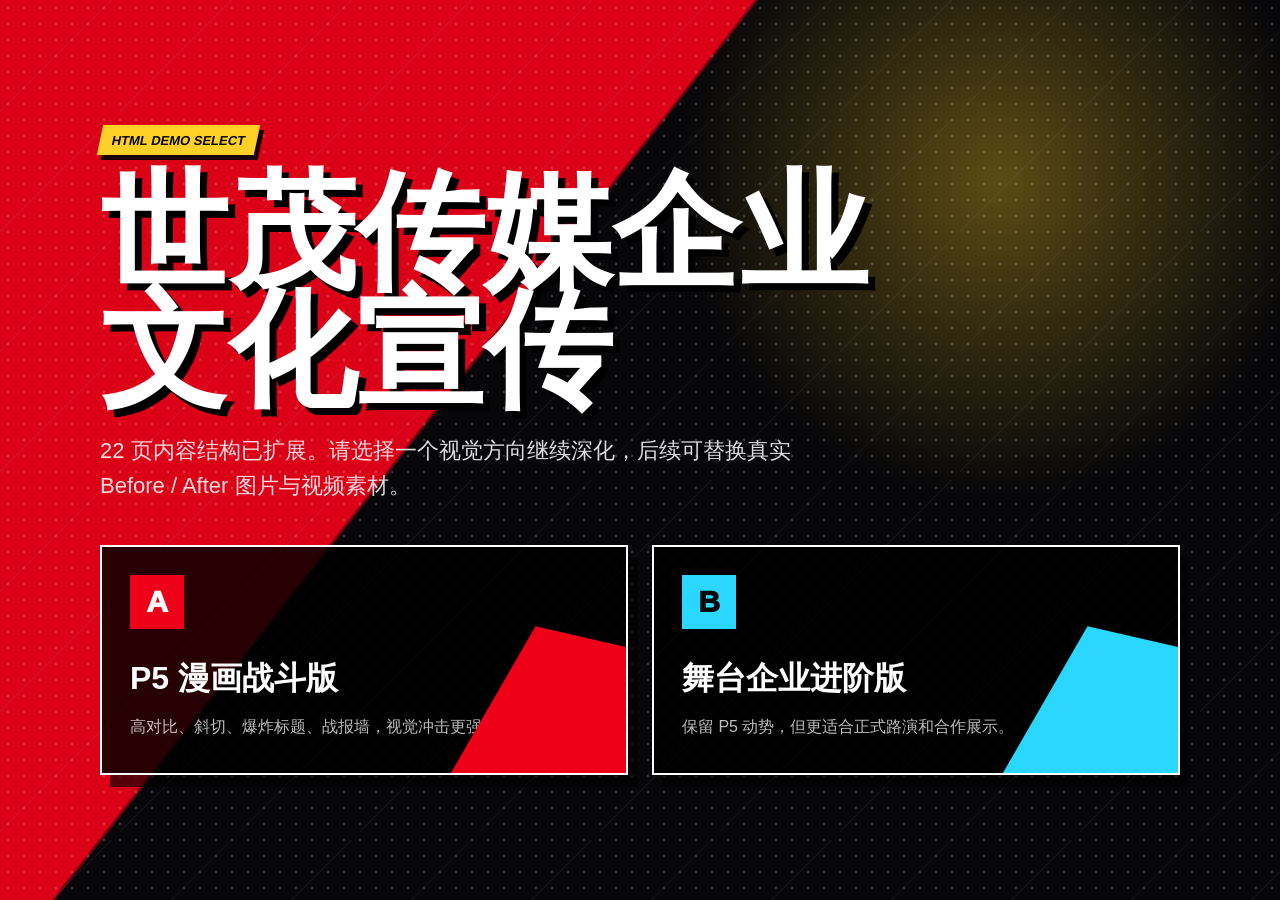
==== commit 636fdb60: "Fix company name to Shimao Media" ====
--- a/p5-html-demo/index.html
+++ b/p5-html-demo/index.html
@@ -3,15 +3,15 @@
 <head>
   <meta charset="utf-8">
   <meta name="viewport" content="width=device-width, initial-scale=1">
-  <title>世贸传媒企业文化宣传 HTML Demo</title>
-  <link rel="stylesheet" href="./assets/style.css">
+  <title>世茂传媒企业文化宣传 HTML Demo</title>
+  <link rel="stylesheet" href="./assets/style.css?v=mobile-rotate-2">
 </head>
 <body class="theme-index">
   <main class="choice-page">
     <div class="choice-bg" aria-hidden="true"></div>
     <section class="choice-hero">
       <p class="kicker">HTML DEMO SELECT</p>
-      <h1>世贸传媒企业文化宣传</h1>
+      <h1>世茂传媒企业文化宣传</h1>
       <p class="choice-lead">22 页内容结构已扩展。请选择一个视觉方向继续深化，后续可替换真实 Before / After 图片与视频素材。</p>
       <div class="choice-grid">
         <a class="choice-card choice-battle" href="./demo-a-battle.html">
--- a/p5-html-demo/assets/style.css
+++ b/p5-html-demo/assets/style.css
@@ -2216,40 +2216,93 @@
   }
 }
 
-@media (max-width: 900px) {
-  .choice-grid,
-  .statement-grid,
-  .target-layout,
-  .slide-compare,
-  .slide-video-feature {
-    grid-template-columns: 1fr;
-  }
-
+@media (max-width: 900px) and (orientation: portrait) {
   .deck-body {
-    overflow: auto;
-    align-items: start;
+    height: 100vh;
+    height: 100dvh;
+    overflow: hidden;
+    display: block;
+    position: relative;
   }
 
   .deck-shell {
+    --mobile-nav-h: 58px;
+    --mobile-stage-w: min(calc(100vw * 16 / 9), calc(100vh - var(--mobile-nav-h) - 10px));
+    --mobile-stage-w: min(calc(100vw * 16 / 9), calc(100dvh - var(--mobile-nav-h) - 10px));
+    position: fixed;
+    inset: 0;
     width: 100vw;
+    height: 100vh;
+    height: 100dvh;
+    max-width: none;
     padding: 0;
   }
 
+  .deck-shell .slide-frame {
+    position: absolute;
+    left: 50%;
+    top: calc((100vh - var(--mobile-nav-h)) / 2);
+    top: calc((100dvh - var(--mobile-nav-h)) / 2);
+    width: var(--mobile-stage-w);
+    max-width: none;
+    aspect-ratio: 16 / 9;
+    border: 0;
+    transform: translate(-50%, -50%) rotate(90deg);
+    transform-origin: center;
+    touch-action: none;
+  }
+
+  .deck-nav {
+    position: fixed;
+    left: 0;
+    right: 0;
+    bottom: 5px;
+    z-index: 17;
+    height: 58px;
+    padding: 8px;
+    gap: 6px;
+    background: rgba(7, 7, 10, 0.88);
+    backdrop-filter: blur(14px);
+  }
+
+  .deck-nav button,
+  .deck-nav a {
+    flex: 1 1 0;
+    min-width: 0;
+    height: 38px;
+    padding: 0 8px;
+    font-size: 14px;
+    white-space: nowrap;
+  }
+
+  .deck-nav span {
+    flex: 0 0 72px;
+    min-width: 0;
+    font-size: 14px;
+  }
+
+  .progress {
+    z-index: 18;
+  }
+
+  .edit-fab {
+    right: 14px;
+    bottom: 76px;
+  }
+}
+
+@media (max-height: 520px) and (orientation: landscape) {
+  .deck-body {
+    overflow: hidden;
+  }
+
+  .deck-shell {
+    width: min(100vw, calc((100vh - 52px) * 16 / 9));
+    padding: 0;
+  }
+
   .slide-frame {
-    border: 0;
-  }
-
-  .slide {
-    padding: 42px 28px;
-  }
-
-  .value-grid,
-  .result-lanes,
-  .future-track,
-  .mini-compare-grid,
-  .video-grid,
-  .case-grid {
-    grid-template-columns: repeat(2, 1fr);
+    border-width: 0;
   }
 }
 
